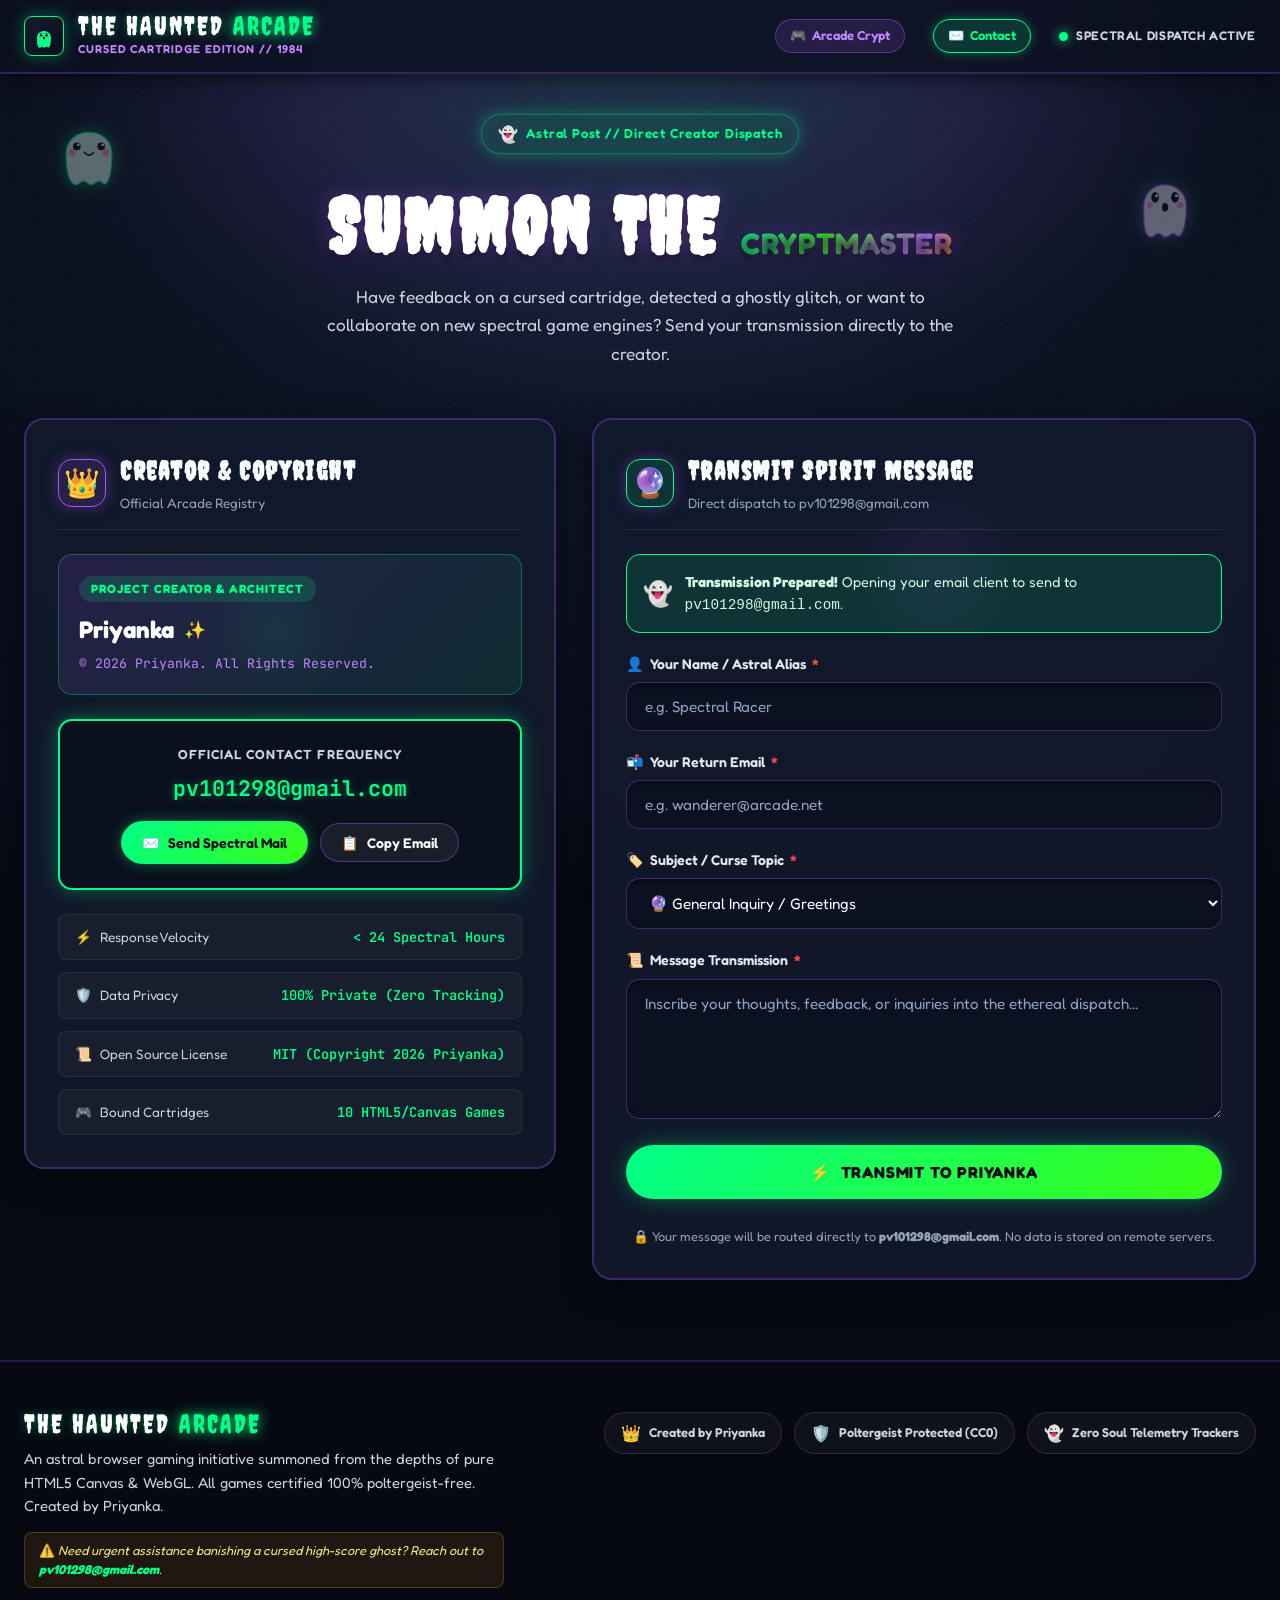
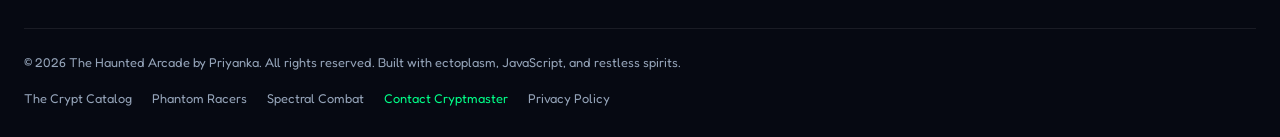
==== contact.html @ 341bc98c "feat: add contact page, update copyright to Priyanka and email to pv101298@gmail.com" ====
<!DOCTYPE html>
<html lang="en">
<head>
  <meta charset="UTF-8">
  <meta name="viewport" content="width=device-width, initial-scale=1.0">
  <title>Contact The Cryptmaster // The Haunted Arcade</title>
  <meta name="description" content="Connect with Priyanka, creator of The Haunted Arcade. Send inquiries, bug reports, and spectral feedback to pv101298@gmail.com.">
  <meta name="theme-color" content="#070a14">

  <!-- Favicon: Cute Spooky Ghost -->
  <link rel="icon" type="image/svg+xml" href="data:image/svg+xml,<svg xmlns='http://www.w3.org/2000/svg' viewBox='0 0 100 100'><path d='M20,60 C20,25 80,25 80,60 C80,85 75,95 68,90 C60,85 55,95 48,90 C40,85 35,95 28,90 C22,85 20,75 20,60 Z' fill='%2300ff88'/><circle cx='38' cy='48' r='6' fill='%23070a14'/><circle cx='62' cy='48' r='6' fill='%23070a14'/><circle cx='40' cy='46' r='2' fill='%23ffffff'/><circle cx='64' cy='46' r='2' fill='%23ffffff'/><circle cx='32' cy='56' r='4' fill='%23ff70a6'/><circle cx='68' cy='56' r='4' fill='%23ff70a6'/><ellipse cx='50' cy='58' rx='4' ry='5' fill='%23070a14'/></svg>">

  <!-- Google Fonts -->
  <link rel="preconnect" href="https://fonts.googleapis.com">
  <link rel="preconnect" href="https://fonts.gstatic.com" crossorigin>
  <link href="https://fonts.googleapis.com/css2?family=Creepster&family=Fredoka:wght@300;400;500;600;700&family=JetBrains+Mono:wght@400;600;700&display=swap" rel="stylesheet">

  <!-- Stylesheet -->
  <link rel="stylesheet" href="style.css">
</head>
<body class="haunted-theme">
  <!-- Ambient Ghost Glow & Fog -->
  <div class="ambient-glow-top" aria-hidden="true"></div>
  <div class="ambient-noise" aria-hidden="true"></div>
  <div class="crypt-fog" aria-hidden="true"></div>

  <!-- Floating Cute Background Ghosts -->
  <div class="haunted-background" aria-hidden="true">
    <div class="bg-ghost ghost-bob-1">
      <svg class="floating-ghost-svg" viewBox="0 0 100 120">
        <path class="ghost-shape" d="M 20 60 C 20 22, 80 22, 80 60 C 80 85, 75 105, 68 98 C 60 90, 56 106, 48 98 C 40 90, 36 106, 28 98 C 22 92, 20 80, 20 60 Z"/>
        <circle cx="34" cy="50" r="5" class="ghost-eye"/>
        <circle cx="66" cy="50" r="5" class="ghost-eye"/>
        <circle cx="36" cy="48" r="1.8" class="ghost-pupil-white"/>
        <circle cx="68" cy="48" r="1.8" class="ghost-pupil-white"/>
        <circle cx="28" cy="58" r="4.5" class="ghost-blush"/>
        <circle cx="72" cy="58" r="4.5" class="ghost-blush"/>
        <path d="M 44 58 Q 50 65 56 58" class="ghost-mouth-smile"/>
      </svg>
    </div>
    <div class="bg-ghost ghost-bob-2">
      <svg class="floating-ghost-svg" viewBox="0 0 100 120">
        <path class="ghost-shape purple-spirit" d="M 22 58 C 22 20, 78 20, 78 58 C 78 84, 72 102, 65 96 C 58 88, 54 104, 46 96 C 38 88, 34 104, 27 96 C 22 90, 22 78, 22 58 Z"/>
        <ellipse cx="37" cy="46" rx="5" ry="7" class="ghost-eye"/>
        <ellipse cx="63" cy="46" rx="5" ry="7" class="ghost-eye"/>
        <circle cx="39" cy="44" r="2" class="ghost-pupil-white"/>
        <circle cx="65" cy="44" r="2" class="ghost-pupil-white"/>
        <circle cx="30" cy="56" r="4" class="ghost-blush"/>
        <circle cx="70" cy="56" r="4" class="ghost-blush"/>
        <ellipse cx="50" cy="59" rx="4" ry="5.5" class="ghost-mouth-gasp"/>
      </svg>
    </div>
    <div class="spectral-wisp wisp-1"></div>
    <div class="spectral-wisp wisp-2"></div>
  </div>

  <!-- Haunted Arcade Navigation Bar -->
  <header class="portal-nav">
    <div class="portal-nav-container">
      <div class="nav-brand">
        <a href="index.html" class="brand-link" aria-label="The Haunted Arcade Home">
          <div class="brand-ghost-emblem" aria-hidden="true">
            <svg viewBox="0 0 100 100" class="brand-svg">
              <path d="M 25 55 C 25 24, 75 24, 75 55 C 75 80, 70 95, 63 90 C 56 84, 53 96, 47 90 C 41 84, 37 96, 31 90 C 25 84, 25 74, 25 55 Z" fill="#00ff88"/>
              <ellipse cx="40" cy="46" rx="5" ry="6" fill="#070a14"/>
              <ellipse cx="60" cy="46" rx="5" ry="6" fill="#070a14"/>
              <circle cx="42" cy="44" r="2" fill="#ffffff"/>
              <circle cx="62" cy="44" r="2" fill="#ffffff"/>
              <circle cx="33" cy="54" r="3.5" fill="#ff70a6"/>
              <circle cx="67" cy="54" r="3.5" fill="#ff70a6"/>
              <ellipse cx="50" cy="57" rx="4" ry="4.5" fill="#070a14"/>
            </svg>
          </div>
          <div class="brand-text">
            <div class="brand-name">THE HAUNTED <span>ARCADE</span></div>
            <div class="brand-edition">Cursed Cartridge Edition // 1984</div>
          </div>
        </a>
      </div>

      <div class="nav-stats">
        <a href="index.html" class="nav-contact-link" style="margin-right: 8px;">
          <span>🎮</span> Arcade Crypt
        </a>
        <a href="contact.html" class="nav-contact-link active">
          <span>✉️</span> Contact
        </a>
        <div class="nav-stat-item" style="margin-left: 8px;">
          <div class="nav-status-dot ecto-pulse" aria-hidden="true"></div>
          <span>SPECTRAL DISPATCH ACTIVE</span>
        </div>
      </div>
    </div>
  </header>

  <main>
    <div class="contact-container">
      <!-- Hero Header -->
      <section class="contact-hero">
        <div class="hero-meta-label">
          <span class="hero-badge-ghost">👻</span>
          <span>Astral Post // Direct Creator Dispatch</span>
        </div>
        <h1 class="hero-title" style="margin-top: 12px; margin-bottom: 16px;">
          SUMMON THE <span class="hero-title-highlight">CRYPTMASTER</span>
        </h1>
        <p class="hero-description" style="margin: 0 auto; max-width: 650px;">
          Have feedback on a cursed cartridge, detected a ghostly glitch, or want to collaborate on new spectral game engines? Send your transmission directly to the creator.
        </p>
      </section>

      <!-- Contact Main Grid -->
      <div class="contact-grid">
        <!-- Left Column: Direct Connection & Creator Details -->
        <div class="contact-card">
          <div class="contact-card-header">
            <div class="contact-header-icon" aria-hidden="true">👑</div>
            <div>
              <h2 class="contact-header-title">Creator &amp; Copyright</h2>
              <div class="contact-header-subtitle">Official Arcade Registry</div>
            </div>
          </div>

          <!-- Creator Highlight Box -->
          <div class="creator-highlight-box">
            <span class="creator-badge">Project Creator &amp; Architect</span>
            <div class="creator-name">
              <span>Priyanka</span>
              <span title="Verified Spirit Architect" style="color: var(--ecto-green); font-size: 1.1rem;">✨</span>
            </div>
            <div class="creator-copyright">
              &copy; 2026 Priyanka. All Rights Reserved.
            </div>
          </div>

          <!-- Highlighted Email Card -->
          <div class="email-feature-card">
            <div class="email-label">Official Contact Frequency</div>
            <a href="mailto:pv101298@gmail.com" class="email-address-display" id="main-email-link" title="Click to email Priyanka">
              pv101298@gmail.com
            </a>
            <div class="email-actions-row">
              <a href="mailto:pv101298@gmail.com" class="btn-email-action btn-email-primary">
                <span>✉️</span> Send Spectral Mail
              </a>
              <button type="button" class="btn-email-action btn-email-secondary" id="btn-copy-email">
                <span id="copy-icon">📋</span>
                <span id="copy-text">Copy Email</span>
              </button>
            </div>
          </div>

          <!-- Fast Facts / Telemetry List -->
          <div class="quick-stats-list">
            <div class="quick-stat-item">
              <span class="quick-stat-key"><span>⚡</span> Response Velocity</span>
              <span class="quick-stat-val">&lt; 24 Spectral Hours</span>
            </div>
            <div class="quick-stat-item">
              <span class="quick-stat-key"><span>🛡️</span> Data Privacy</span>
              <span class="quick-stat-val">100% Private (Zero Tracking)</span>
            </div>
            <div class="quick-stat-item">
              <span class="quick-stat-key"><span>📜</span> Open Source License</span>
              <span class="quick-stat-val">MIT (Copyright 2026 Priyanka)</span>
            </div>
            <div class="quick-stat-item">
              <span class="quick-stat-key"><span>🎮</span> Bound Cartridges</span>
              <span class="quick-stat-val">10 HTML5/Canvas Games</span>
            </div>
          </div>
        </div>

        <!-- Right Column: Interactive Astral Message Transmission Form -->
        <div class="contact-card">
          <div class="contact-card-header">
            <div class="contact-header-icon" aria-hidden="true" style="border-color: var(--ecto-green); background: rgba(0,255,136,0.12);">🔮</div>
            <div>
              <h2 class="contact-header-title">Transmit Spirit Message</h2>
              <div class="contact-header-subtitle">Direct dispatch to pv101298@gmail.com</div>
            </div>
          </div>

          <!-- Success Alert Message -->
          <div id="form-success" class="form-status-alert success" role="alert">
            <span style="font-size: 1.5rem;">👻</span>
            <div>
              <strong>Transmission Prepared!</strong> Opening your email client to send to <code>pv101298@gmail.com</code>.
            </div>
          </div>

          <!-- Contact Form -->
          <form id="contact-form" class="contact-form" novalidate>
            <div class="form-group">
              <label for="sender-name" class="form-label">
                <span>👤</span> Your Name / Astral Alias <span class="req">*</span>
              </label>
              <input 
                type="text" 
                id="sender-name" 
                class="form-control" 
                placeholder="e.g. Spectral Racer" 
                required 
                autocomplete="name"
              >
            </div>

            <div class="form-group">
              <label for="sender-email" class="form-label">
                <span>📬</span> Your Return Email <span class="req">*</span>
              </label>
              <input 
                type="email" 
                id="sender-email" 
                class="form-control" 
                placeholder="e.g. wanderer@arcade.net" 
                required 
                autocomplete="email"
              >
            </div>

            <div class="form-group">
              <label for="message-subject" class="form-label">
                <span>🏷️</span> Subject / Curse Topic <span class="req">*</span>
              </label>
              <select id="message-subject" class="form-control" style="cursor: pointer;">
                <option value="General Inquiry">🔮 General Inquiry / Greetings</option>
                <option value="Game Bug Report">🐛 Cursed Glitch / Bug Report</option>
                <option value="Game Feature Suggestion">✨ Feature Suggestion / Idea</option>
                <option value="Collaboration & Licensing">🤝 Collaboration or Partnership</option>
              </select>
            </div>

            <div class="form-group">
              <label for="sender-message" class="form-label">
                <span>📜</span> Message Transmission <span class="req">*</span>
              </label>
              <textarea 
                id="sender-message" 
                class="form-control" 
                placeholder="Inscribe your thoughts, feedback, or inquiries into the ethereal dispatch..." 
                required
              ></textarea>
            </div>

            <button type="submit" class="btn-submit-message">
              <span>⚡</span> Transmit to Priyanka
            </button>

            <div class="form-notice">
              🔒 Your message will be routed directly to <strong>pv101298@gmail.com</strong>. No data is stored on remote servers.
            </div>
          </form>
        </div>
      </div>
    </div>
  </main>

  <!-- Haunted Arcade Footer -->
  <footer class="portal-footer">
    <div class="footer-container">
      <div class="footer-top">
        <div class="footer-brand-column">
          <div class="brand-name">THE HAUNTED <span>ARCADE</span></div>
          <p class="footer-tagline">
            An astral browser gaming initiative summoned from the depths of pure HTML5 Canvas &amp; WebGL. 
            All games certified 100% poltergeist-free. Created by Priyanka.
          </p>
          <div class="footer-lore-note">
            ⚠️ <em>Need urgent assistance banishing a cursed high-score ghost? Reach out to <strong style="color:var(--ecto-green);">pv101298@gmail.com</strong>.</em>
          </div>
        </div>

        <div class="footer-badges">
          <div class="footer-badge">
            <span class="badge-icon-ghost">👑</span>
            <span>Created by Priyanka</span>
          </div>
          <div class="footer-badge">
            <span class="badge-icon-ghost">🛡️</span>
            <span>Poltergeist Protected (CC0)</span>
          </div>
          <div class="footer-badge">
            <span class="badge-icon-ghost">👻</span>
            <span>Zero Soul Telemetry Trackers</span>
          </div>
        </div>
      </div>

      <div class="footer-bottom">
        <div>&copy; 2026 The Haunted Arcade by Priyanka. All rights reserved. Built with ectoplasm, JavaScript, and restless spirits.</div>
        <div class="footer-links">
          <a href="index.html" class="footer-link">The Crypt Catalog</a>
          <a href="index.html#tab-racing" class="footer-link">Phantom Racers</a>
          <a href="index.html#tab-combat" class="footer-link">Spectral Combat</a>
          <a href="contact.html" class="footer-link active" style="color: var(--ecto-green);">Contact Cryptmaster</a>
          <a href="PRIVACY.md" class="footer-link">Privacy Policy</a>
        </div>
      </div>
    </div>
  </footer>

  <!-- Contact Form & Copy Script -->
  <script>
    (function () {
      const email = 'pv101298@gmail.com';
      const btnCopy = document.getElementById('btn-copy-email');
      const copyText = document.getElementById('copy-text');
      const copyIcon = document.getElementById('copy-icon');
      const form = document.getElementById('contact-form');
      const alertSuccess = document.getElementById('form-success');

      // Copy email to clipboard
      if (btnCopy) {
        btnCopy.addEventListener('click', async () => {
          try {
            await navigator.clipboard.writeText(email);
            copyText.textContent = 'Copied to Clipboard! ✨';
            copyIcon.textContent = '✓';
            btnCopy.style.borderColor = 'var(--ecto-green)';
            btnCopy.style.color = 'var(--ecto-green)';
            setTimeout(() => {
              copyText.textContent = 'Copy Email';
              copyIcon.textContent = '📋';
              btnCopy.style.borderColor = '';
              btnCopy.style.color = '';
            }, 2500);
          } catch (err) {
            // Fallback for older browsers
            window.prompt('Copy email address:', email);
          }
        });
      }

      // Handle form submission
      if (form) {
        form.addEventListener('submit', (e) => {
          e.preventDefault();
          const name = document.getElementById('sender-name').value.trim();
          const senderEmail = document.getElementById('sender-email').value.trim();
          const subject = document.getElementById('message-subject').value;
          const message = document.getElementById('sender-message').value.trim();

          if (!name || !senderEmail || !message) {
            alert('Please fill out all required fields to transmit your message.');
            return;
          }

          if (alertSuccess) {
            alertSuccess.style.display = 'flex';
          }

          // Build mailto query
          const mailtoSubject = encodeURIComponent(`[Haunted Arcade] ${subject} - from ${name}`);
          const mailtoBody = encodeURIComponent(`Sender Name: ${name}\nReturn Email: ${senderEmail}\nTopic: ${subject}\n\nMessage:\n${message}\n\n-- Sent via The Haunted Arcade Contact Portal`);
          
          setTimeout(() => {
            window.location.href = `mailto:${email}?subject=${mailtoSubject}&body=${mailtoBody}`;
          }, 600);
        });
      }
    })();
  </script>
</body>
</html>
---- style.css ----
/* ==========================================================================
   THE HAUNTED ARCADE - Design Language & Style System
   Theme: Playful, Clever & Spooky "Haunted Arcade"
   Palette: Deep Midnight Blues, Glowing Ectoplasm Greens, Spectral Purples, Pumpkin Amber
   Typography: Creepster (Spooky Retro Arcade) & Fredoka (Playful Rounded UI)
   ========================================================================== */

@import url('https://fonts.googleapis.com/css2?family=Creepster&family=Fredoka:wght@300;400;500;600;700&family=JetBrains+Mono:wght@400;600;700&display=swap');

:root {
  /* Deep Midnight Blues & Crypt Stones */
  --bg-midnight: #070a14;
  --bg-crypt: #0b1120;
  --bg-tombstone: #121b2d;
  --bg-tombstone-surface: #162035;
  --bg-card: rgba(18, 27, 45, 0.85);
  --bg-card-hover: rgba(24, 36, 60, 0.95);
  --bg-glass: rgba(11, 17, 32, 0.82);
  --bg-hud: rgba(7, 10, 20, 0.96);

  /* Glowing Ectoplasm Greens */
  --ecto-green: #00ff88;
  --ecto-slime: #39ff14;
  --ecto-emerald: #10b981;
  --ecto-glow: rgba(0, 255, 136, 0.35);
  --ecto-glow-strong: rgba(0, 255, 136, 0.65);

  /* Spectral Purples */
  --spectral-purple: #a855f7;
  --spectral-lilac: #c084fc;
  --spectral-magenta: #d946ef;
  --spectral-glow: rgba(168, 85, 247, 0.35);
  --spectral-glow-strong: rgba(168, 85, 247, 0.65);

  /* Eerie Pumpkin Amber & Blood Crimson */
  --pumpkin-amber: #f59e0b;
  --pumpkin-glow: rgba(245, 158, 11, 0.35);
  --curse-crimson: #ef4444;
  --curse-crimson-glow: rgba(239, 68, 68, 0.35);

  /* Typography Colors */
  --text-white: #f8fafc;
  --text-primary: #e2e8f0;
  --text-secondary: #cbd5e1;
  --text-muted: #94a3b8;
  --text-ghost: #8ca3c2;

  /* Typography Families */
  --font-spooky: 'Creepster', cursive;
  --font-playful: 'Fredoka', -apple-system, BlinkMacSystemFont, 'Segoe UI', Roboto, sans-serif;
  --font-mono: 'JetBrains Mono', 'Fira Code', monospace;

  /* Tombstone Carved Borders & Radii */
  --tombstone-radius: 44px 44px 18px 18px;
  --radius-xs: 6px;
  --radius-sm: 8px;
  --radius-md: 14px;
  --radius-lg: 20px;
  --radius-pill: 9999px;

  /* Tombstone Stone Borders */
  --stone-border: 2px solid rgba(168, 85, 247, 0.22);
  --stone-border-glow: 2px solid var(--ecto-green);
  --border-hairline: rgba(255, 255, 255, 0.08);

  /* Neon Spectral Shadows */
  --shadow-tombstone: 0 14px 30px -4px rgba(0, 0, 0, 0.8), 0 0 1px 1px rgba(255, 255, 255, 0.06);
  --shadow-tombstone-hover: 0 22px 48px -6px rgba(0, 0, 0, 0.9), 0 0 25px var(--ecto-glow-strong), 0 0 45px var(--spectral-glow);
  --shadow-neon-green: 0 0 20px rgba(0, 255, 136, 0.5);
  --shadow-neon-purple: 0 0 20px rgba(168, 85, 247, 0.5);

  /* Layout */
  --container-max: 1320px;
  --theater-max: 1260px;
}

/* ==========================================================================
   CSS Reset & Base Rules
   ========================================================================== */
*, *::before, *::after {
  box-sizing: border-box;
  margin: 0;
  padding: 0;
}

html {
  font-family: var(--font-playful);
  background-color: var(--bg-midnight);
  color: var(--text-primary);
  line-height: 1.5;
  -webkit-font-smoothing: antialiased;
  -moz-osx-font-smoothing: grayscale;
  scroll-behavior: smooth;
}

body.haunted-theme, body {
  min-height: 100vh;
  display: flex;
  flex-direction: column;
  background: radial-gradient(circle at 50% 0%, #152238 0%, #0d1424 45%, #070a14 100%);
  background-attachment: fixed;
  overflow-x: hidden;
  position: relative;
}

a {
  color: inherit;
  text-decoration: none;
  transition: all 0.2s ease;
}

button {
  font-family: var(--font-playful);
  cursor: pointer;
  border: none;
  background: none;
  outline: none;
}

input {
  font-family: var(--font-playful);
  outline: none;
}

img, svg {
  display: block;
  max-width: 100%;
}

/* ==========================================================================
   Ambient Glows & Fog
   ========================================================================== */
.ambient-glow-top {
  position: fixed;
  top: -180px;
  left: 50%;
  transform: translateX(-50%);
  width: 1100px;
  height: 520px;
  background: radial-gradient(ellipse at center, rgba(0, 255, 136, 0.12) 0%, rgba(168, 85, 247, 0.16) 45%, transparent 70%);
  filter: blur(90px);
  pointer-events: none;
  z-index: 0;
}

.ambient-noise {
  position: fixed;
  top: 0;
  left: 0;
  width: 100%;
  height: 100%;
  background-image: radial-gradient(rgba(255, 255, 255, 0.04) 1px, transparent 0);
  background-size: 26px 26px;
  pointer-events: none;
  opacity: 0.7;
  z-index: 0;
}

.crypt-fog {
  position: fixed;
  bottom: 0;
  left: 0;
  width: 100%;
  height: 250px;
  background: linear-gradient(to top, rgba(7, 10, 20, 0.85) 0%, rgba(11, 17, 32, 0.3) 50%, transparent 100%);
  pointer-events: none;
  z-index: 0;
}

/* ==========================================================================
   Cute Floating Background Ghosts & Animations
   ========================================================================== */
.haunted-background {
  position: fixed;
  inset: 0;
  pointer-events: none;
  overflow: hidden;
  z-index: 0;
}

.bg-ghost {
  position: absolute;
  width: 76px;
  height: 92px;
  opacity: 0.38;
  filter: drop-shadow(0 0 14px rgba(0, 255, 136, 0.3));
  transition: opacity 0.3s ease;
}

.floating-ghost-svg {
  width: 100%;
  height: 100%;
  overflow: visible;
}

.ghost-shape {
  fill: rgba(230, 255, 245, 0.95);
  stroke: var(--ecto-green);
  stroke-width: 1.5;
  filter: drop-shadow(0 0 8px rgba(0, 255, 136, 0.4));
}

.ghost-shape.purple-spirit {
  fill: rgba(245, 235, 255, 0.95);
  stroke: var(--spectral-purple);
  filter: drop-shadow(0 0 8px rgba(168, 85, 247, 0.45));
}

.ghost-shape.amber-spirit {
  fill: rgba(255, 250, 235, 0.95);
  stroke: var(--pumpkin-amber);
  filter: drop-shadow(0 0 8px rgba(245, 158, 11, 0.45));
}

.ghost-eye {
  fill: #070a14;
}

.ghost-pupil-white {
  fill: #ffffff;
}

.ghost-blush {
  fill: #ff70a6;
  opacity: 0.7;
}

.ghost-mouth-smile {
  stroke: #070a14;
  stroke-width: 2.2;
  stroke-linecap: round;
  fill: none;
}

.ghost-mouth-gasp {
  fill: #070a14;
}

/* Ghost Float Animations & Staggered Paths */
.ghost-bob-1 {
  top: 12%;
  left: 4%;
  animation: floatDrift1 9s ease-in-out infinite alternate;
}

.ghost-bob-2 {
  top: 18%;
  right: 6%;
  animation: floatDrift2 11s ease-in-out infinite alternate;
}

.ghost-bob-3 {
  top: 55%;
  right: 8%;
  width: 65px;
  height: 78px;
  animation: floatDrift3 10s ease-in-out infinite alternate;
}

.ghost-bob-4 {
  bottom: 12%;
  left: 7%;
  width: 82px;
  height: 98px;
  animation: floatDrift4 12s ease-in-out infinite alternate;
}

@keyframes floatDrift1 {
  0% { transform: translate(0, 0) rotate(0deg); }
  50% { transform: translate(25px, -35px) rotate(6deg); }
  100% { transform: translate(-15px, 20px) rotate(-4deg); }
}

@keyframes floatDrift2 {
  0% { transform: translate(0, 0) rotate(0deg); }
  50% { transform: translate(-30px, -40px) rotate(-8deg); }
  100% { transform: translate(20px, 15px) rotate(5deg); }
}

@keyframes floatDrift3 {
  0% { transform: translate(0, 0) scale(1) rotate(0deg); }
  50% { transform: translate(-25px, 30px) scale(1.05) rotate(7deg); }
  100% { transform: translate(15px, -25px) scale(0.95) rotate(-5deg); }
}

@keyframes floatDrift4 {
  0% { transform: translate(0, 0) rotate(0deg); }
  50% { transform: translate(35px, -25px) rotate(-6deg); }
  100% { transform: translate(-20px, -45px) rotate(4deg); }
}

/* Spectral Wisps */
.spectral-wisp {
  position: absolute;
  border-radius: 50%;
  pointer-events: none;
  filter: blur(16px);
  opacity: 0.45;
}

.wisp-1 {
  width: 90px;
  height: 90px;
  background: var(--ecto-green);
  bottom: 25%;
  left: 18%;
  animation: wispRise 14s infinite ease-in-out;
}

.wisp-2 {
  width: 120px;
  height: 120px;
  background: var(--spectral-purple);
  bottom: 30%;
  right: 22%;
  animation: wispRise 16s infinite ease-in-out 3s;
}

.wisp-3 {
  width: 70px;
  height: 70px;
  background: var(--pumpkin-amber);
  top: 35%;
  left: 45%;
  animation: wispRise 12s infinite ease-in-out 6s;
}

.wisp-4 {
  width: 80px;
  height: 80px;
  background: var(--ecto-slime);
  bottom: 10%;
  right: 10%;
  animation: wispRise 15s infinite ease-in-out 1s;
}

@keyframes wispRise {
  0% { transform: translateY(0) scale(0.8); opacity: 0.1; }
  50% { transform: translateY(-70px) scale(1.2); opacity: 0.5; }
  100% { transform: translateY(-140px) scale(0.9); opacity: 0; }
}

/* ==========================================================================
   Navigation Bar (Haunted Arcade Header)
   ========================================================================== */
.portal-nav {
  position: sticky;
  top: 0;
  width: 100%;
  z-index: 100;
  background: var(--bg-glass);
  backdrop-filter: blur(20px);
  -webkit-backdrop-filter: blur(20px);
  border-bottom: 2px solid rgba(168, 85, 247, 0.25);
  box-shadow: 0 4px 20px rgba(0, 0, 0, 0.6);
  transition: all 0.3s ease;
}

.portal-nav-container {
  max-width: var(--container-max);
  margin: 0 auto;
  padding: 0 24px;
  height: 72px;
  display: flex;
  align-items: center;
  justify-content: space-between;
}

.nav-brand .brand-link {
  display: flex;
  align-items: center;
  gap: 14px;
}

.brand-ghost-emblem {
  width: 40px;
  height: 40px;
  border-radius: var(--radius-sm);
  background: linear-gradient(135deg, #131c30, #0a0e1a);
  border: 1.5px solid var(--ecto-green);
  display: flex;
  align-items: center;
  justify-content: center;
  box-shadow: 0 0 16px var(--ecto-glow);
  transition: transform 0.3s cubic-bezier(0.16, 1, 0.3, 1), box-shadow 0.3s ease;
}

.brand-link:hover .brand-ghost-emblem {
  transform: rotate(-8deg) scale(1.1);
  box-shadow: 0 0 24px var(--ecto-glow-strong);
}

.brand-svg {
  width: 28px;
  height: 28px;
}

.brand-text {
  display: flex;
  flex-direction: column;
}

.brand-name {
  font-family: var(--font-spooky);
  font-size: 1.6rem;
  letter-spacing: 0.08em;
  color: #ffffff;
  text-shadow: 0 0 10px var(--ecto-glow);
  display: flex;
  align-items: center;
  gap: 8px;
  line-height: 1;
}

.brand-name span {
  color: var(--ecto-green);
  text-shadow: 0 0 14px var(--ecto-green);
}

.brand-edition {
  font-size: 0.72rem;
  font-family: var(--font-playful);
  font-weight: 600;
  letter-spacing: 0.08em;
  text-transform: uppercase;
  color: var(--spectral-lilac);
  margin-top: 2px;
}

.nav-stats {
  display: flex;
  align-items: center;
  gap: 20px;
}

.nav-stat-item {
  display: flex;
  align-items: center;
  gap: 8px;
  font-size: 0.78rem;
  font-weight: 600;
  letter-spacing: 0.05em;
  color: var(--text-secondary);
}

.nav-status-dot.ecto-pulse {
  width: 9px;
  height: 9px;
  border-radius: 50%;
  background: var(--ecto-green);
  box-shadow: 0 0 12px var(--ecto-green);
  animation: ectoDotPulse 1.8s infinite ease-in-out;
}

@keyframes ectoDotPulse {
  0%, 100% { opacity: 1; transform: scale(1); box-shadow: 0 0 12px var(--ecto-green); }
  50% { opacity: 0.45; transform: scale(0.8); box-shadow: 0 0 4px var(--ecto-green); }
}

.nav-badge-pill {
  padding: 5px 12px;
  font-size: 0.76rem;
  font-family: var(--font-mono);
  font-weight: 700;
  letter-spacing: 0.06em;
  color: var(--ecto-green);
  background: rgba(0, 255, 136, 0.1);
  border: 1px solid rgba(0, 255, 136, 0.35);
  border-radius: var(--radius-pill);
  box-shadow: 0 0 12px rgba(0, 255, 136, 0.2);
}

/* ==========================================================================
   Hero Header Section (Haunted Arcade)
   ========================================================================== */
.hero-section {
  position: relative;
  max-width: var(--container-max);
  margin: 0 auto;
  padding: 50px 24px 25px;
  z-index: 1;
}

.hero-meta-label {
  display: inline-flex;
  align-items: center;
  gap: 8px;
  padding: 7px 16px;
  font-family: var(--font-playful);
  font-size: 0.82rem;
  font-weight: 600;
  letter-spacing: 0.06em;
  color: var(--ecto-green);
  background: rgba(0, 255, 136, 0.1);
  border: 1px solid rgba(0, 255, 136, 0.3);
  border-radius: var(--radius-pill);
  margin-bottom: 20px;
  box-shadow: 0 0 16px var(--ecto-glow);
}

.hero-badge-ghost {
  font-size: 1rem;
  animation: ghostWiggle 2s infinite ease-in-out;
}

@keyframes ghostWiggle {
  0%, 100% { transform: rotate(0deg); }
  25% { transform: rotate(-10deg); }
  75% { transform: rotate(10deg); }
}

.hero-title {
  font-family: var(--font-spooky);
  font-size: clamp(2.8rem, 6vw, 4.8rem);
  letter-spacing: 0.04em;
  line-height: 1.05;
  color: #ffffff;
  text-shadow: 0 0 20px rgba(168, 85, 247, 0.4), 0 4px 10px rgba(0, 0, 0, 0.8);
  margin-bottom: 16px;
}

.hero-title-highlight {
  font-family: var(--font-playful);
  font-size: clamp(1.2rem, 2.5vw, 1.85rem);
  font-weight: 700;
  letter-spacing: 0.02em;
  background: linear-gradient(135deg, #00ff88 0%, #39ff14 40%, #c084fc 80%, #f59e0b 100%);
  -webkit-background-clip: text;
  -webkit-text-fill-color: transparent;
  display: inline-block;
  margin-top: 4px;
}

.hero-description {
  max-width: 740px;
  font-size: 1.08rem;
  color: var(--text-secondary);
  line-height: 1.65;
  margin-bottom: 34px;
  font-weight: 400;
}

/* Hero Telemetry Stats Bar */
.hero-stats-bar {
  display: grid;
  grid-template-columns: repeat(4, 1fr);
  gap: 16px;
  padding: 18px 24px;
  background: linear-gradient(180deg, rgba(22, 32, 53, 0.85) 0%, rgba(14, 21, 35, 0.95) 100%);
  backdrop-filter: blur(16px);
  -webkit-backdrop-filter: blur(16px);
  border: 2px solid rgba(168, 85, 247, 0.25);
  border-radius: var(--radius-lg);
  margin-bottom: 36px;
  box-shadow: 0 10px 30px rgba(0, 0, 0, 0.5), inset 0 1px 0 rgba(255, 255, 255, 0.1);
}

.hero-stat-card {
  display: flex;
  flex-direction: column;
  gap: 3px;
}

.stat-metric {
  font-family: var(--font-mono);
  font-size: 1.45rem;
  font-weight: 800;
  color: var(--ecto-green);
  text-shadow: 0 0 12px rgba(0, 255, 136, 0.4);
}

.stat-label {
  font-size: 0.74rem;
  font-weight: 600;
  text-transform: uppercase;
  letter-spacing: 0.06em;
  color: var(--text-muted);
}

/* ==========================================================================
   Filter Pills & Search Controls Bar
   ========================================================================== */
.controls-bar {
  max-width: var(--container-max);
  margin: 0 auto 20px;
  padding: 0 24px;
  display: flex;
  align-items: center;
  justify-content: space-between;
  gap: 20px;
  flex-wrap: wrap;
  z-index: 2;
  position: relative;
}

/* Category Filter Pills */
.filter-tabs {
  display: flex;
  align-items: center;
  gap: 10px;
  background: rgba(14, 20, 34, 0.85);
  padding: 6px;
  border-radius: var(--radius-pill);
  border: 1.5px solid rgba(168, 85, 247, 0.25);
  backdrop-filter: blur(12px);
  box-shadow: 0 4px 16px rgba(0, 0, 0, 0.4);
}

.filter-pill {
  display: inline-flex;
  align-items: center;
  gap: 8px;
  padding: 9px 20px;
  font-size: 0.92rem;
  font-weight: 600;
  letter-spacing: 0.02em;
  color: var(--text-secondary);
  border-radius: var(--radius-pill);
  border: 1px solid transparent;
  transition: all 0.25s cubic-bezier(0.16, 1, 0.3, 1);
}

.filter-pill .pill-icon {
  font-size: 1rem;
}

.filter-pill:hover {
  color: #ffffff;
  background: rgba(255, 255, 255, 0.08);
  transform: translateY(-2px);
}

.filter-pill.active {
  background: linear-gradient(135deg, rgba(0, 255, 136, 0.22), rgba(168, 85, 247, 0.28));
  color: #ffffff;
  border-color: var(--ecto-green);
  box-shadow: 0 0 18px var(--ecto-glow);
}

.filter-pill.active[data-category="racing"] {
  background: linear-gradient(135deg, rgba(168, 85, 247, 0.25), rgba(192, 132, 252, 0.3));
  border-color: var(--spectral-purple);
  box-shadow: 0 0 18px var(--spectral-glow);
}

.filter-pill.active[data-category="combat"] {
  background: linear-gradient(135deg, rgba(239, 68, 68, 0.25), rgba(245, 158, 11, 0.25));
  border-color: var(--curse-crimson);
  box-shadow: 0 0 18px var(--curse-crimson-glow);
}

.pill-count {
  font-family: var(--font-mono);
  font-size: 0.74rem;
  font-weight: 700;
  padding: 2px 8px;
  border-radius: var(--radius-pill);
  background: rgba(255, 255, 255, 0.12);
  color: var(--text-muted);
}

.filter-pill.active .pill-count {
  background: var(--ecto-green);
  color: #070a14;
}

/* Spooky Crystal Ball Search Input */
.search-wrapper {
  position: relative;
  min-width: 300px;
  flex: 0 1 360px;
}

.search-input {
  width: 100%;
  height: 48px;
  padding: 0 44px 0 46px;
  font-size: 0.92rem;
  font-weight: 500;
  color: #ffffff;
  background: rgba(14, 20, 34, 0.85);
  border: 1.5px solid rgba(168, 85, 247, 0.3);
  border-radius: var(--radius-pill);
  backdrop-filter: blur(12px);
  box-shadow: 0 4px 16px rgba(0, 0, 0, 0.4);
  transition: all 0.25s ease;
}

.search-input:focus {
  border-color: var(--ecto-green);
  box-shadow: 0 0 20px var(--ecto-glow-strong);
  background: rgba(18, 26, 44, 0.95);
}

.search-input::placeholder {
  color: var(--text-ghost);
}

.search-icon {
  position: absolute;
  left: 16px;
  top: 50%;
  transform: translateY(-50%);
  width: 20px;
  height: 20px;
  fill: var(--ecto-green);
  pointer-events: none;
  filter: drop-shadow(0 0 6px var(--ecto-glow));
}

.search-shortcut-badge {
  position: absolute;
  right: 14px;
  top: 50%;
  transform: translateY(-50%);
  font-family: var(--font-mono);
  font-size: 0.7rem;
  font-weight: 700;
  color: var(--text-ghost);
  padding: 2px 7px;
  background: rgba(255, 255, 255, 0.08);
  border-radius: var(--radius-xs);
  border: 1px solid var(--border-hairline);
  pointer-events: none;
}

/* ==========================================================================
   Catalog Header & Meta Row
   ========================================================================== */
.catalog-meta-row {
  display: flex;
  align-items: flex-end;
  justify-content: space-between;
  margin-bottom: 24px;
  padding: 0 4px;
  flex-wrap: wrap;
  gap: 12px;
}

.catalog-header-wrap {
  display: flex;
  flex-direction: column;
  gap: 4px;
}

.catalog-title {
  font-family: var(--font-spooky);
  font-size: 2rem;
  letter-spacing: 0.05em;
  color: #ffffff;
  text-shadow: 0 0 12px rgba(168, 85, 247, 0.4);
}

.catalog-subtitle {
  font-size: 0.85rem;
  color: var(--text-ghost);
  font-weight: 500;
}

.games-count, #games-count {
  font-family: var(--font-mono);
  font-size: 0.85rem;
  font-weight: 700;
  letter-spacing: 0.05em;
  color: var(--ecto-green);
  background: rgba(0, 255, 136, 0.1);
  padding: 4px 12px;
  border-radius: var(--radius-pill);
  border: 1px solid rgba(0, 255, 136, 0.25);
  box-shadow: 0 0 10px rgba(0, 255, 136, 0.15);
}

/* ==========================================================================
   TOMBSTONE CARD GRID & STYLING
   Curved tops (44px 44px 18px 18px), carved stone textures, jiggle animation
   ========================================================================== */
.games-section {
  max-width: var(--container-max);
  margin: 0 auto;
  padding: 0 24px 80px;
  flex: 1;
  position: relative;
  z-index: 2;
}

#games-grid, .tombstone-grid {
  display: grid;
  grid-template-columns: repeat(auto-fill, minmax(350px, 1fr));
  gap: 32px;
}

/* Tombstone Card */
.game-card {
  position: relative;
  background: linear-gradient(180deg, #172136 0%, #111828 40%, #0a0f1b 100%);
  border: 2px solid rgba(168, 85, 247, 0.28);
  border-radius: var(--tombstone-radius);
  overflow: hidden;
  display: flex;
  flex-direction: column;
  box-shadow: var(--shadow-tombstone), inset 0 2px 4px rgba(255, 255, 255, 0.08), inset 0 -3px 8px rgba(0, 0, 0, 0.6);
  cursor: pointer;
  transition: transform 0.3s cubic-bezier(0.16, 1, 0.3, 1),
              box-shadow 0.3s cubic-bezier(0.16, 1, 0.3, 1),
              border-color 0.3s ease;
}

/* Tombstone Top Stone Arch Accent */
.game-card::before {
  content: "⚰️ R.I.P ⚰️";
  display: block;
  text-align: center;
  padding: 8px 0 6px;
  font-family: var(--font-spooky);
  font-size: 0.95rem;
  letter-spacing: 0.15em;
  color: rgba(168, 85, 247, 0.6);
  border-bottom: 1px dashed rgba(168, 85, 247, 0.2);
  background: rgba(0, 0, 0, 0.2);
  transition: color 0.3s ease;
}

.game-card:hover::before {
  color: var(--ecto-green);
  text-shadow: 0 0 8px var(--ecto-green);
}

/* Playful Jiggle Hover Effect */
@keyframes jiggle {
  0% { transform: translateY(-8px) rotate(0deg) scale(1.02); }
  25% { transform: translateY(-10px) rotate(-1.5deg) scale(1.02); }
  50% { transform: translateY(-10px) rotate(1.5deg) scale(1.02); }
  75% { transform: translateY(-8px) rotate(-1deg) scale(1.02); }
  100% { transform: translateY(-8px) rotate(0deg) scale(1.02); }
}

.game-card:hover {
  animation: jiggle 0.65s ease-in-out infinite alternate;
  border-color: var(--ecto-green);
  box-shadow: var(--shadow-tombstone-hover);
}

.game-card.racing-card:hover {
  border-color: var(--spectral-purple);
  box-shadow: 0 22px 48px -6px rgba(0, 0, 0, 0.9), 0 0 25px var(--spectral-glow-strong), 0 0 45px var(--ecto-glow);
}

.game-card.combat-card:hover {
  border-color: var(--curse-crimson);
  box-shadow: 0 22px 48px -6px rgba(0, 0, 0, 0.9), 0 0 25px var(--curse-crimson-glow), 0 0 45px var(--spectral-glow);
}

/* Card Poster Media */
.card-media {
  position: relative;
  width: 100%;
  aspect-ratio: 16 / 9;
  background: #070a12;
  overflow: hidden;
  border-bottom: 1px solid rgba(255, 255, 255, 0.08);
}

.card-thumb {
  width: 100%;
  height: 100%;
  object-fit: cover;
  transition: transform 0.5s cubic-bezier(0.16, 1, 0.3, 1), filter 0.5s ease;
}

.game-card:hover .card-thumb {
  transform: scale(1.07);
  filter: contrast(1.08) brightness(1.05);
}

/* Badges on Card Top */
.card-badge-wrap {
  position: absolute;
  top: 10px;
  left: 12px;
  right: 12px;
  display: flex;
  justify-content: space-between;
  align-items: center;
  z-index: 2;
  pointer-events: none;
}

.category-pill {
  display: inline-flex;
  align-items: center;
  gap: 5px;
  padding: 4px 10px;
  font-family: var(--font-playful);
  font-size: 0.75rem;
  font-weight: 700;
  letter-spacing: 0.05em;
  text-transform: uppercase;
  border-radius: var(--radius-xs);
  backdrop-filter: blur(8px);
}

.badge-racing, .category-pill.racing {
  background: rgba(168, 85, 247, 0.35);
  color: #e9d5ff;
  border: 1px solid rgba(168, 85, 247, 0.6);
  box-shadow: 0 0 10px rgba(168, 85, 247, 0.3);
}

.badge-combat, .category-pill.combat {
  background: rgba(239, 68, 68, 0.35);
  color: #fecaca;
  border: 1px solid rgba(239, 68, 68, 0.6);
  box-shadow: 0 0 10px rgba(239, 68, 68, 0.3);
}

.rating-pill {
  background: rgba(7, 10, 20, 0.9);
  color: #fef08a;
  font-family: var(--font-mono);
  font-size: 0.74rem;
  font-weight: 700;
  padding: 3px 8px;
  border-radius: var(--radius-xs);
  border: 1px solid rgba(254, 240, 138, 0.3);
  backdrop-filter: blur(8px);
}

/* Card Hover Overlay & Play Action Button */
.card-hover-overlay {
  position: absolute;
  inset: 0;
  display: flex;
  align-items: center;
  justify-content: center;
  opacity: 0;
  background: rgba(7, 10, 20, 0.6);
  backdrop-filter: blur(4px);
  transition: opacity 0.3s ease;
  z-index: 3;
}

.hover-play-btn {
  display: inline-flex;
  align-items: center;
  gap: 8px;
  padding: 12px 26px;
  border-radius: var(--radius-pill);
  color: #070a14;
  background: linear-gradient(135deg, var(--ecto-green) 0%, var(--ecto-slime) 100%) !important;
  font-weight: 700;
  font-size: 0.92rem;
  letter-spacing: 0.05em;
  text-transform: uppercase;
  transform: scale(0.85);
  transition: transform 0.3s cubic-bezier(0.16, 1, 0.3, 1), box-shadow 0.3s ease;
  box-shadow: 0 0 25px var(--ecto-green);
}

.game-card:hover .card-hover-overlay {
  opacity: 1;
}

.game-card:hover .hover-play-btn {
  transform: scale(1);
}

/* Card Body Content */
.card-body {
  padding: 20px;
  display: flex;
  flex-direction: column;
  flex: 1;
}

.card-header-row {
  margin-bottom: 6px;
}

.card-title {
  font-size: 1.3rem;
  font-weight: 700;
  letter-spacing: -0.01em;
  color: #ffffff;
  line-height: 1.25;
  transition: color 0.2s ease;
}

.game-card:hover .card-title {
  color: var(--ecto-green);
}

.card-subtitle {
  font-size: 0.78rem;
  font-family: var(--font-playful);
  font-weight: 600;
  text-transform: uppercase;
  letter-spacing: 0.06em;
  color: var(--spectral-lilac);
  margin-bottom: 10px;
}

.card-desc {
  font-size: 0.88rem;
  color: var(--text-secondary);
  line-height: 1.55;
  margin-bottom: 14px;
}

/* Card Physics Specs Pills */
.card-specs {
  display: flex;
  flex-wrap: wrap;
  gap: 6px;
  margin-bottom: 12px;
}

.spec-pill {
  display: inline-flex;
  align-items: center;
  font-family: var(--font-mono);
  font-size: 0.7rem;
  padding: 3px 8px;
  border-radius: var(--radius-xs);
  background: rgba(255, 255, 255, 0.04);
  border: 1px solid var(--border-hairline);
  color: var(--text-muted);
}

.racing-card .spec-pill .spec-val {
  color: var(--spectral-lilac);
  font-weight: 600;
}

.combat-card .spec-pill .spec-val {
  color: #f87171;
  font-weight: 600;
}

/* Tags Pills */
.card-tags {
  display: flex;
  flex-wrap: wrap;
  gap: 6px;
  margin-bottom: 18px;
}

.tag-pill {
  font-family: var(--font-playful);
  font-size: 0.72rem;
  font-weight: 500;
  padding: 3px 8px;
  border-radius: var(--radius-pill);
  background: rgba(168, 85, 247, 0.1);
  color: var(--spectral-lilac);
  border: 1px solid rgba(168, 85, 247, 0.25);
  transition: all 0.2s ease;
}

.tag-pill:hover {
  background: rgba(0, 255, 136, 0.15);
  color: var(--ecto-green);
  border-color: var(--ecto-green);
}

/* Card Footer & Summon Game Button */
.card-footer {
  margin-top: auto;
  padding-top: 14px;
  border-top: 1px solid rgba(255, 255, 255, 0.08);
  display: flex;
  align-items: center;
  justify-content: space-between;
}

.author-label {
  font-size: 0.76rem;
  font-weight: 600;
  color: var(--text-muted);
}

/* "Summon Game" Button */
.btn-launch {
  display: inline-flex;
  align-items: center;
  gap: 6px;
  padding: 8px 18px;
  font-size: 0.85rem;
  font-weight: 700;
  letter-spacing: 0.04em;
  border-radius: var(--radius-pill);
  color: #070a14;
  background: linear-gradient(135deg, var(--ecto-green) 0%, var(--ecto-slime) 100%);
  border: 1px solid var(--ecto-green);
  box-shadow: 0 0 14px var(--ecto-glow);
  transition: all 0.25s cubic-bezier(0.16, 1, 0.3, 1);
}

.btn-launch:hover {
  transform: translateY(-2px) scale(1.04);
  box-shadow: 0 0 24px var(--ecto-glow-strong);
  color: #000000;
}

.game-card:hover .btn-launch {
  box-shadow: 0 0 20px var(--ecto-glow-strong);
}

/* Empty State */
.empty-state {
  grid-column: 1 / -1;
  text-align: center;
  padding: 4rem 1.5rem;
  background: rgba(18, 27, 45, 0.85);
  border: 2px dashed rgba(168, 85, 247, 0.3);
  border-radius: var(--radius-lg);
  color: var(--text-muted);
}

/* ==========================================================================
   Portal Footer (Haunted Lore)
   ========================================================================== */
.portal-footer {
  margin-top: auto;
  background: #060912;
  border-top: 2px solid rgba(168, 85, 247, 0.22);
  position: relative;
  z-index: 2;
}

.footer-container {
  max-width: var(--container-max);
  margin: 0 auto;
  padding: 50px 24px 30px;
}

.footer-top {
  display: flex;
  justify-content: space-between;
  align-items: flex-start;
  gap: 30px;
  flex-wrap: wrap;
  margin-bottom: 40px;
}

.footer-brand-column {
  max-width: 480px;
}

.footer-tagline {
  font-size: 0.92rem;
  color: var(--text-secondary);
  margin-top: 10px;
  line-height: 1.6;
}

.footer-lore-note {
  margin-top: 14px;
  padding: 8px 14px;
  background: rgba(245, 158, 11, 0.1);
  border: 1px solid rgba(245, 158, 11, 0.25);
  border-radius: var(--radius-sm);
  font-size: 0.8rem;
  color: #fde68a;
}

.footer-badges {
  display: flex;
  align-items: center;
  gap: 12px;
  flex-wrap: wrap;
}

.footer-badge {
  display: inline-flex;
  align-items: center;
  gap: 8px;
  padding: 8px 16px;
  font-size: 0.8rem;
  font-weight: 600;
  color: var(--text-secondary);
  background: rgba(255, 255, 255, 0.04);
  border: 1px solid rgba(168, 85, 247, 0.25);
  border-radius: var(--radius-pill);
}

.badge-icon-ghost {
  font-size: 1rem;
}

.footer-bottom {
  display: flex;
  justify-content: space-between;
  align-items: center;
  padding-top: 24px;
  border-top: 1px solid rgba(255, 255, 255, 0.08);
  font-size: 0.8rem;
  color: var(--text-muted);
  flex-wrap: wrap;
  gap: 16px;
}

.footer-links {
  display: flex;
  align-items: center;
  gap: 20px;
}

.footer-link:hover {
  color: var(--ecto-green);
}

/* ==========================================================================
   FUNNY CSS-ANIMATED GHOST CHASING LOADING BAR (play.html)
   ========================================================================== */
.loading-overlay {
  position: fixed;
  inset: 0;
  background: radial-gradient(circle at center, #10182b 0%, #080d19 60%, #03050a 100%);
  z-index: 9999;
  display: flex;
  align-items: center;
  justify-content: center;
  transition: opacity 0.45s ease, visibility 0.45s ease;
}

.loading-overlay.fade-out {
  opacity: 0;
  visibility: hidden;
  pointer-events: none;
}

.loader-content {
  max-width: 620px;
  width: 90%;
  text-align: center;
  padding: 30px 20px;
  display: flex;
  flex-direction: column;
  align-items: center;
}

.loader-arcade-badge {
  font-family: var(--font-spooky);
  font-size: 1.4rem;
  letter-spacing: 0.12em;
  color: var(--ecto-green);
  text-shadow: 0 0 12px var(--ecto-green);
  margin-bottom: 6px;
}

.loader-curse-title {
  font-family: var(--font-playful);
  font-size: 1.45rem;
  font-weight: 700;
  color: #ffffff;
  letter-spacing: 0.05em;
  margin-bottom: 24px;
}

/* Chase Arena Track */
.loader-chase-arena {
  position: relative;
  width: 100%;
  height: 120px;
  margin-bottom: 16px;
  overflow: visible;
}

/* Target Soul Orb Skipping Ahead */
.chase-target-soul {
  position: absolute;
  top: 30px;
  right: 15%;
  width: 44px;
  height: 44px;
  display: flex;
  align-items: center;
  justify-content: center;
  animation: soulSkipAhead 2.4s ease-in-out infinite alternate;
}

.soul-core {
  position: absolute;
  width: 34px;
  height: 34px;
  border-radius: 50%;
  background: radial-gradient(circle, #ffffff 0%, var(--ecto-slime) 60%, var(--ecto-green) 100%);
  box-shadow: 0 0 20px var(--ecto-green), 0 0 35px var(--ecto-slime);
}

.soul-aura {
  position: absolute;
  width: 50px;
  height: 50px;
  border-radius: 50%;
  border: 2px dashed var(--ecto-slime);
  animation: soulAuraSpin 3s linear infinite;
}

.soul-icon {
  position: relative;
  z-index: 2;
  font-size: 1.1rem;
}

@keyframes soulSkipAhead {
  0% { transform: translateX(0) translateY(0) scale(1); }
  30% { transform: translateX(30px) translateY(-18px) scale(1.1); }
  60% { transform: translateX(10px) translateY(12px) scale(0.95); }
  100% { transform: translateX(45px) translateY(-10px) scale(1.15); }
}

@keyframes soulAuraSpin {
  0% { transform: rotate(0deg); }
  100% { transform: rotate(360deg); }
}

/* Funny Cute Chasing Ghost */
.chase-ghost {
  position: absolute;
  top: 15px;
  left: 20%;
  width: 78px;
  height: 94px;
  animation: ghostFranticChase 2.4s ease-in-out infinite alternate;
}

.ghost-bubble {
  position: absolute;
  top: -26px;
  left: -20px;
  background: #ffffff;
  color: #070a14;
  font-size: 0.76rem;
  font-weight: 700;
  padding: 4px 10px;
  border-radius: 12px;
  white-space: nowrap;
  box-shadow: 0 0 10px rgba(0, 0, 0, 0.5);
  animation: bubbleBob 1.2s infinite ease-in-out;
}

.ghost-bubble::after {
  content: "";
  position: absolute;
  bottom: -5px;
  left: 30px;
  border-width: 5px 5px 0 5px;
  border-style: solid;
  border-color: #ffffff transparent transparent transparent;
}

@keyframes bubbleBob {
  0%, 100% { transform: translateY(0); }
  50% { transform: translateY(-4px); }
}

.chase-ghost-svg {
  width: 100%;
  height: 100%;
  overflow: visible;
  filter: drop-shadow(0 0 14px var(--ecto-glow-strong));
}

.ghost-chase-body {
  fill: #ffffff;
  stroke: var(--ecto-green);
  stroke-width: 2;
  animation: ghostTailWiggle 0.4s ease-in-out infinite alternate;
}

@keyframes ghostTailWiggle {
  0% { transform: rotate(0deg); }
  100% { transform: rotate(-3deg); }
}

.chase-eye {
  fill: #070a14;
}

.chase-pupil {
  fill: #ffffff;
}

.chase-mouth {
  fill: #070a14;
  animation: mouthGasp 0.5s infinite alternate;
}

@keyframes mouthGasp {
  0% { transform: scale(1); }
  100% { transform: scale(1.15); }
}

.chase-arm-l {
  stroke: #ffffff;
  stroke-width: 4;
  stroke-linecap: round;
  fill: none;
  animation: flailLeft 0.35s infinite alternate;
}

.chase-arm-r {
  stroke: #ffffff;
  stroke-width: 4;
  stroke-linecap: round;
  fill: none;
  animation: flailRight 0.35s infinite alternate;
}

@keyframes flailLeft {
  0% { transform: translateY(0) rotate(0deg); }
  100% { transform: translateY(-6px) rotate(-15deg); }
}

@keyframes flailRight {
  0% { transform: translateY(0) rotate(0deg); }
  100% { transform: translateY(-6px) rotate(15deg); }
}

@keyframes ghostFranticChase {
  0% { transform: translateX(0) translateY(0) rotate(2deg); }
  25% { transform: translateX(25px) translateY(-14px) rotate(-3deg); }
  50% { transform: translateX(45px) translateY(8px) rotate(4deg); }
  75% { transform: translateX(20px) translateY(-12px) rotate(-2deg); }
  100% { transform: translateX(50px) translateY(0) rotate(3deg); }
}

/* Ghost Dust Particles */
.chase-dust-trail {
  position: absolute;
  bottom: 10px;
  left: -15px;
  display: flex;
  gap: 5px;
}

.dust-dot {
  width: 6px;
  height: 6px;
  border-radius: 50%;
  background: var(--ecto-green);
  opacity: 0.7;
  animation: dustPuff 0.6s infinite ease-out;
}

.dot-2 { animation-delay: 0.2s; }
.dot-3 { animation-delay: 0.4s; }

@keyframes dustPuff {
  0% { transform: scale(1) translateX(0); opacity: 0.8; }
  100% { transform: scale(0.2) translateX(-18px); opacity: 0; }
}

/* Ectoplasmic Loading Bar */
.loading-bar-wrapper {
  width: 100%;
  margin-bottom: 16px;
}

.loading-bar-track {
  width: 100%;
  height: 18px;
  background: rgba(7, 10, 20, 0.8);
  border: 2px solid rgba(168, 85, 247, 0.4);
  border-radius: var(--radius-pill);
  overflow: hidden;
  position: relative;
  box-shadow: inset 0 2px 6px rgba(0, 0, 0, 0.8);
}

.loading-bar-fill {
  height: 100%;
  width: 0%;
  background: linear-gradient(90deg, #00ff88 0%, #39ff14 60%, #c084fc 100%);
  border-radius: var(--radius-pill);
  position: relative;
  box-shadow: 0 0 16px var(--ecto-green);
  animation: ectoFillProgress 1.8s cubic-bezier(0.2, 0.8, 0.4, 1) forwards;
}

@keyframes ectoFillProgress {
  0% { width: 0%; }
  35% { width: 45%; }
  70% { width: 80%; }
  100% { width: 100%; }
}

.loading-bar-glow {
  position: absolute;
  top: 0;
  right: 0;
  width: 20px;
  height: 100%;
  background: #ffffff;
  filter: blur(4px);
  opacity: 0.8;
}

.loading-status-text {
  font-family: var(--font-playful);
  font-size: 1.05rem;
  font-weight: 600;
  color: var(--ecto-green);
  letter-spacing: 0.04em;
  margin-bottom: 6px;
  text-shadow: 0 0 10px var(--ecto-glow);
}

.loading-status-sub {
  font-family: var(--font-mono);
  font-size: 0.76rem;
  color: var(--text-muted);
}

/* ==========================================================================
   HAUNTED ARCADE CABINET RUNNER (play.html)
   ========================================================================== */
.play-body {
  background: #05070f;
  min-height: 100vh;
  display: flex;
  flex-direction: column;
  overflow-x: hidden;
}

/* Spooky HUD Top Bar */
.hud-nav {
  position: sticky;
  top: 0;
  width: 100%;
  height: 68px;
  background: var(--bg-hud);
  backdrop-filter: blur(20px);
  -webkit-backdrop-filter: blur(20px);
  border-bottom: 2px solid rgba(168, 85, 247, 0.28);
  box-shadow: 0 4px 20px rgba(0, 0, 0, 0.7);
  z-index: 100;
  display: flex;
  align-items: center;
}

.hud-nav-container {
  max-width: var(--theater-max);
  margin: 0 auto;
  padding: 0 20px;
  width: 100%;
  display: flex;
  align-items: center;
  justify-content: space-between;
  gap: 16px;
}

.hud-left {
  display: flex;
  align-items: center;
  gap: 16px;
}

/* Banish to Crypt Button */
.hud-back-btn {
  display: inline-flex;
  align-items: center;
  gap: 8px;
  padding: 8px 16px;
  font-size: 0.86rem;
  font-weight: 700;
  color: #ffffff;
  background: rgba(168, 85, 247, 0.15);
  border: 1.5px solid rgba(168, 85, 247, 0.4);
  border-radius: var(--radius-pill);
  box-shadow: 0 0 12px rgba(168, 85, 247, 0.2);
  transition: all 0.2s ease;
}

.hud-back-btn:hover {
  background: rgba(168, 85, 247, 0.3);
  border-color: var(--spectral-purple);
  box-shadow: 0 0 18px var(--spectral-glow);
  transform: translateY(-1px);
}

.hud-back-icon {
  font-size: 1.05rem;
}

.hud-title-wrap {
  display: flex;
  align-items: center;
  gap: 12px;
}

.hud-game-title {
  font-family: var(--font-playful);
  font-size: 1.25rem;
  font-weight: 700;
  letter-spacing: -0.01em;
  color: #ffffff;
  text-shadow: 0 0 10px rgba(0, 255, 136, 0.3);
}

.hud-right {
  display: flex;
  align-items: center;
  gap: 10px;
}

.hud-action-btn {
  display: inline-flex;
  align-items: center;
  gap: 6px;
  padding: 8px 14px;
  font-size: 0.82rem;
  font-family: var(--font-playful);
  font-weight: 600;
  color: var(--text-secondary);
  background: rgba(255, 255, 255, 0.05);
  border: 1px solid rgba(168, 85, 247, 0.25);
  border-radius: var(--radius-pill);
  transition: all 0.2s ease;
}

.hud-action-btn:hover {
  background: rgba(0, 255, 136, 0.15);
  border-color: var(--ecto-green);
  color: #ffffff;
  box-shadow: 0 0 14px var(--ecto-glow);
}

.hud-action-btn.active {
  background: rgba(245, 158, 11, 0.2);
  border-color: var(--pumpkin-amber);
  color: #fef08a;
  box-shadow: 0 0 14px var(--pumpkin-glow);
}

.hud-action-btn.muted {
  color: var(--text-muted);
  border-color: rgba(255, 255, 255, 0.08);
}

/* ==========================================================================
   ARCADE CABINET FRAME & CRT BEZEL
   ========================================================================== */
.theater-container {
  max-width: var(--theater-max);
  margin: 24px auto 0;
  padding: 0 20px;
  width: 100%;
}

.arcade-cabinet-frame {
  position: relative;
  background: linear-gradient(180deg, #1b253b 0%, #121929 35%, #090c14 100%);
  border: 3px solid rgba(168, 85, 247, 0.35);
  border-radius: 24px;
  padding: 14px 14px 16px;
  box-shadow: 0 16px 50px rgba(0, 0, 0, 0.9), 0 0 30px rgba(168, 85, 247, 0.2), inset 0 2px 4px rgba(255, 255, 255, 0.15);
}

/* Marquee Header */
.arcade-cabinet-marquee {
  display: flex;
  align-items: center;
  justify-content: space-between;
  padding: 8px 16px 12px;
  background: linear-gradient(90deg, #090e18 0%, #172338 50%, #090e18 100%);
  border-radius: 14px 14px 4px 4px;
  border-bottom: 2px solid rgba(0, 255, 136, 0.3);
  margin-bottom: 12px;
}

.marquee-title-wrap {
  display: flex;
  align-items: center;
  gap: 10px;
}

.marquee-skull {
  font-size: 1.1rem;
}

.marquee-text {
  font-family: var(--font-spooky);
  font-size: 1.35rem;
  letter-spacing: 0.12em;
  color: var(--ecto-green);
  text-shadow: 0 0 12px var(--ecto-green);
}

.marquee-screw {
  color: var(--spectral-lilac);
  font-size: 0.8rem;
  opacity: 0.6;
}

/* CRT Screen Bezel & Canvas */
#canvas-wrapper, .canvas-container.arcade-crt-bezel {
  position: relative;
  width: 100%;
  aspect-ratio: 16 / 9;
  background: #020306;
  border-radius: 14px;
  border: 2px solid rgba(0, 255, 136, 0.3);
  overflow: hidden;
  box-shadow: inset 0 0 35px rgba(0, 0, 0, 0.95), 0 0 20px rgba(0, 255, 136, 0.2);
}

#game-canvas {
  width: 100%;
  height: 100%;
  display: block;
  outline: none;
  background-color: #05070a;
}

.game-frame {
  width: 100%;
  height: 100%;
  display: block;
  outline: none;
  border: none;
  background-color: #05070a;
}

/* CRT Scanline Overlay Effect */
.crt-scanline-overlay {
  position: absolute;
  inset: 0;
  background: linear-gradient(rgba(18, 16, 16, 0) 50%, rgba(0, 0, 0, 0.25) 50%);
  background-size: 100% 4px;
  pointer-events: none;
  opacity: 0.45;
  z-index: 5;
}

/* Watermark */
.canvas-watermark {
  position: absolute;
  top: 14px;
  right: 14px;
  display: flex;
  align-items: center;
  gap: 8px;
  padding: 4px 10px;
  background: rgba(6, 9, 16, 0.85);
  backdrop-filter: blur(8px);
  border: 1px solid rgba(0, 255, 136, 0.3);
  border-radius: var(--radius-xs);
  font-family: var(--font-mono);
  font-size: 0.72rem;
  font-weight: 600;
  color: var(--ecto-green);
  pointer-events: none;
  z-index: 10;
}

/* Coin Door Decal */
.arcade-cabinet-coin-door {
  display: flex;
  justify-content: center;
  margin-top: 12px;
}

.coin-slot-housing {
  display: inline-flex;
  align-items: center;
  gap: 12px;
  padding: 6px 18px;
  background: #070a12;
  border: 1.5px solid rgba(245, 158, 11, 0.35);
  border-radius: var(--radius-sm);
  box-shadow: inset 0 2px 4px rgba(0, 0, 0, 0.8);
}

.coin-slot-light {
  width: 8px;
  height: 8px;
  border-radius: 50%;
  background: var(--pumpkin-amber);
  box-shadow: 0 0 10px var(--pumpkin-amber);
}

.coin-slot-text {
  font-family: var(--font-playful);
  font-size: 0.75rem;
  font-weight: 700;
  letter-spacing: 0.08em;
  color: #ffffff;
}

.coin-price {
  font-family: var(--font-mono);
  font-size: 0.72rem;
  font-weight: 700;
  color: var(--pumpkin-amber);
}

/* ==========================================================================
   GRIMOIRE & TOMBSTONE INFORMATION DRAWER
   ========================================================================== */
.specs-drawer {
  max-width: var(--theater-max);
  margin: 32px auto 80px;
  padding: 0 20px;
  width: 100%;
}

.specs-grid {
  display: grid;
  grid-template-columns: 1.4fr 1fr;
  gap: 24px;
}

.grimoire-panel {
  background: linear-gradient(180deg, #162035 0%, #101728 50%, #0a0e1a 100%);
  border: 2px solid rgba(168, 85, 247, 0.28);
  border-radius: var(--radius-lg);
  padding: 24px;
  box-shadow: 0 12px 32px rgba(0, 0, 0, 0.7), inset 0 1px 0 rgba(255, 255, 255, 0.08);
}

.panel-header {
  display: flex;
  align-items: center;
  justify-content: space-between;
  margin-bottom: 18px;
  padding-bottom: 12px;
  border-bottom: 1px dashed rgba(168, 85, 247, 0.25);
}

.panel-title {
  font-family: var(--font-playful);
  font-size: 1.05rem;
  font-weight: 700;
  letter-spacing: 0.04em;
  color: #ffffff;
  display: flex;
  align-items: center;
  gap: 8px;
}

.panel-header-icon {
  font-size: 1.15rem;
}

.panel-meta {
  font-family: var(--font-mono);
  font-size: 0.8rem;
  font-weight: 700;
  color: var(--ecto-green);
}

.grimoire-subtitle {
  color: var(--spectral-lilac);
}

.grimoire-desc {
  font-size: 0.94rem;
  color: var(--text-secondary);
  line-height: 1.65;
  margin-bottom: 20px;
}

.grimoire-section-title {
  font-family: var(--font-playful);
  font-size: 0.88rem;
  font-weight: 700;
  text-transform: uppercase;
  letter-spacing: 0.06em;
  color: var(--spectral-lilac);
  margin-bottom: 10px;
}

/* Engine Specs Rows */
.engine-specs-list {
  display: flex;
  flex-direction: column;
  gap: 10px;
}

.spec-row, .spec-item {
  display: flex;
  justify-content: space-between;
  align-items: center;
  padding: 9px 14px;
  background: rgba(255, 255, 255, 0.035);
  border: 1px solid rgba(168, 85, 247, 0.15);
  border-radius: var(--radius-sm);
  font-size: 0.85rem;
}

.spec-key, .spec-label {
  color: var(--text-ghost);
  font-family: var(--font-playful);
  font-weight: 500;
  font-size: 0.82rem;
}

.spec-val {
  color: #ffffff;
  font-family: var(--font-mono);
  font-weight: 700;
}

/* Controls Guide Table */
.controls-guide-grid, .controls-guide {
  display: flex;
  flex-direction: column;
  gap: 8px;
}

.control-item, .control-row {
  display: flex;
  align-items: center;
  justify-content: space-between;
  padding: 8px 12px;
  background: rgba(255, 255, 255, 0.03);
  border: 1px solid rgba(168, 85, 247, 0.15);
  border-radius: var(--radius-sm);
}

.control-desc, .control-action {
  font-size: 0.85rem;
  color: var(--text-secondary);
}

.kbd, .control-key {
  display: inline-flex;
  align-items: center;
  justify-content: center;
  padding: 3px 10px;
  font-family: var(--font-mono);
  font-size: 0.76rem;
  font-weight: 700;
  color: var(--ecto-green);
  background: #0f1627;
  border: 1.5px solid var(--ecto-green);
  border-radius: 6px;
  box-shadow: 0 0 8px rgba(0, 255, 136, 0.25);
}

/* Real-Time Astral Telemetry Monitor */
.telemetry-live-box {
  margin-top: 16px;
  padding: 16px;
  background: #070a14;
  border: 1.5px solid rgba(0, 255, 136, 0.3);
  border-radius: var(--radius-sm);
  display: grid;
  grid-template-columns: repeat(3, 1fr);
  gap: 12px;
  text-align: center;
  box-shadow: inset 0 2px 6px rgba(0, 0, 0, 0.8), 0 0 16px rgba(0, 255, 136, 0.15);
}

.telemetry-val {
  font-family: var(--font-mono);
  font-size: 1.3rem;
  font-weight: 800;
  color: var(--ecto-green);
  text-shadow: 0 0 10px rgba(0, 255, 136, 0.4);
}

.telemetry-lbl {
  font-family: var(--font-playful);
  font-size: 0.72rem;
  font-weight: 600;
  text-transform: uppercase;
  color: var(--text-ghost);
  margin-top: 2px;
}

/* Fullscreen Mode Adjustments */
#canvas-wrapper:fullscreen, .canvas-container:fullscreen {
  border-radius: 0;
  border: none;
  max-width: 100vw;
  max-height: 100vh;
  width: 100vw;
  height: 100vh;
}

/* ==========================================================================
   Responsive Breakpoints
   ========================================================================== */
@media (max-width: 1024px) {
  .specs-grid {
    grid-template-columns: 1fr;
  }

  .hero-stats-bar {
    grid-template-columns: repeat(2, 1fr);
  }
}

@media (max-width: 768px) {
  .portal-nav-container {
    padding: 0 16px;
    height: 64px;
  }

  .nav-stats {
    display: none;
  }

  .hero-section {
    padding: 36px 16px 20px;
  }

  .hero-title {
    font-size: 2.8rem;
  }

  .controls-bar {
    padding: 0 16px;
    flex-direction: column;
    align-items: stretch;
  }

  .filter-tabs {
    overflow-x: auto;
    width: 100%;
  }

  .search-wrapper {
    min-width: 100%;
  }

  .games-section {
    padding: 0 16px 60px;
  }

  #games-grid, .tombstone-grid {
    grid-template-columns: 1fr;
  }

  .hero-stats-bar {
    grid-template-columns: 1fr 1fr;
    gap: 12px;
    padding: 14px;
  }

  .footer-top {
    flex-direction: column;
  }

  .hud-nav-container {
    padding: 0 12px;
  }

  .hud-right .btn-label {
    display: none;
  }

  .theater-container {
    padding: 0 12px;
  }

  .arcade-cabinet-frame {
    padding: 8px 8px 12px;
  }

  .specs-drawer {
    padding: 0 12px;
  }
}

/* ==========================================================================
   CONTACT CRYPTMASTER PAGE (contact.html)
   ========================================================================== */
.contact-container {
  max-width: var(--container-max);
  margin: 0 auto;
  padding: 40px 24px 80px;
  position: relative;
  z-index: 2;
}

.contact-hero {
  text-align: center;
  max-width: 800px;
  margin: 0 auto 50px;
}

.contact-grid {
  display: grid;
  grid-template-columns: 1fr 1.25fr;
  gap: 36px;
  align-items: start;
}

.contact-card {
  background: var(--bg-card);
  border: 2px solid rgba(168, 85, 247, 0.3);
  border-radius: var(--radius-lg);
  padding: 32px;
  box-shadow: 0 10px 30px rgba(0, 0, 0, 0.5);
  backdrop-filter: blur(16px);
  position: relative;
  overflow: hidden;
  transition: border-color 0.3s ease, box-shadow 0.3s ease;
}

.contact-card:hover {
  border-color: rgba(0, 255, 136, 0.45);
  box-shadow: 0 12px 36px rgba(0, 255, 136, 0.15);
}

.contact-card-header {
  display: flex;
  align-items: center;
  gap: 14px;
  margin-bottom: 24px;
  padding-bottom: 16px;
  border-bottom: 1px solid rgba(168, 85, 247, 0.2);
}

.contact-header-icon {
  font-size: 1.8rem;
  width: 48px;
  height: 48px;
  display: flex;
  align-items: center;
  justify-content: center;
  background: rgba(168, 85, 247, 0.15);
  border: 1px solid var(--spectral-purple);
  border-radius: var(--radius-md);
  box-shadow: 0 0 15px var(--spectral-glow);
}

.contact-header-title {
  font-family: var(--font-spooky);
  font-size: 1.6rem;
  letter-spacing: 0.06em;
  color: var(--text-white);
  margin: 0;
}

.contact-header-subtitle {
  font-size: 0.85rem;
  color: var(--text-muted);
  margin-top: 2px;
}

.creator-highlight-box {
  background: linear-gradient(135deg, rgba(168, 85, 247, 0.15), rgba(0, 255, 136, 0.08));
  border: 1.5px solid rgba(0, 255, 136, 0.3);
  border-radius: var(--radius-md);
  padding: 20px;
  margin-bottom: 24px;
  position: relative;
}

.creator-badge {
  display: inline-flex;
  align-items: center;
  gap: 6px;
  font-size: 0.75rem;
  font-weight: 700;
  letter-spacing: 0.08em;
  text-transform: uppercase;
  color: var(--ecto-green);
  background: rgba(0, 255, 136, 0.15);
  padding: 4px 12px;
  border-radius: var(--radius-pill);
  margin-bottom: 10px;
}

.creator-name {
  font-size: 1.5rem;
  font-weight: 700;
  color: #ffffff;
  display: flex;
  align-items: center;
  gap: 10px;
  margin-bottom: 6px;
}

.creator-copyright {
  font-family: var(--font-mono);
  font-size: 0.82rem;
  color: var(--spectral-lilac);
}

.email-feature-card {
  background: rgba(10, 16, 28, 0.85);
  border: 2px solid var(--ecto-green);
  border-radius: var(--radius-md);
  padding: 24px;
  margin-bottom: 24px;
  box-shadow: 0 0 20px var(--ecto-glow);
  text-align: center;
}

.email-label {
  font-size: 0.82rem;
  text-transform: uppercase;
  letter-spacing: 0.08em;
  color: var(--text-secondary);
  margin-bottom: 8px;
  font-weight: 600;
}

.email-address-display {
  font-family: var(--font-mono);
  font-size: 1.35rem;
  font-weight: 700;
  color: var(--ecto-green);
  word-break: break-all;
  text-shadow: 0 0 10px var(--ecto-glow);
  display: block;
  margin-bottom: 16px;
  text-decoration: none;
  transition: transform 0.2s ease, text-shadow 0.2s ease;
}

.email-address-display:hover {
  transform: scale(1.03);
  text-shadow: 0 0 16px var(--ecto-glow-strong);
  color: #ffffff;
}

.email-actions-row {
  display: flex;
  align-items: center;
  justify-content: center;
  gap: 12px;
  flex-wrap: wrap;
}

.btn-email-action {
  display: inline-flex;
  align-items: center;
  gap: 8px;
  padding: 10px 20px;
  font-size: 0.88rem;
  font-weight: 600;
  border-radius: var(--radius-pill);
  cursor: pointer;
  transition: all 0.25s ease;
  text-decoration: none;
}

.btn-email-primary {
  background: linear-gradient(135deg, var(--ecto-green) 0%, var(--ecto-slime) 100%);
  color: #070a14;
  border: 1px solid var(--ecto-green);
  box-shadow: 0 0 14px var(--ecto-glow);
}

.btn-email-primary:hover {
  transform: translateY(-2px);
  box-shadow: 0 0 24px var(--ecto-glow-strong);
  color: #000;
}

.btn-email-secondary {
  background: rgba(255, 255, 255, 0.06);
  color: var(--text-white);
  border: 1px solid rgba(168, 85, 247, 0.4);
}

.btn-email-secondary:hover {
  background: rgba(168, 85, 247, 0.2);
  border-color: var(--spectral-purple);
  transform: translateY(-2px);
}

.quick-stats-list {
  display: flex;
  flex-direction: column;
  gap: 12px;
}

.quick-stat-item {
  display: flex;
  align-items: center;
  justify-content: space-between;
  padding: 12px 16px;
  background: rgba(255, 255, 255, 0.03);
  border: 1px solid rgba(255, 255, 255, 0.07);
  border-radius: var(--radius-sm);
  font-size: 0.85rem;
}

.quick-stat-key {
  color: var(--text-secondary);
  display: flex;
  align-items: center;
  gap: 8px;
}

.quick-stat-val {
  font-family: var(--font-mono);
  color: var(--ecto-green);
  font-weight: 600;
}

/* Contact Form */
.contact-form {
  display: flex;
  flex-direction: column;
  gap: 20px;
}

.form-group {
  display: flex;
  flex-direction: column;
  gap: 8px;
}

.form-label {
  font-size: 0.88rem;
  font-weight: 600;
  color: var(--text-primary);
  display: flex;
  align-items: center;
  gap: 6px;
}

.form-label span.req {
  color: var(--curse-crimson);
}

.form-control {
  width: 100%;
  padding: 14px 18px;
  font-size: 0.95rem;
  font-family: var(--font-playful);
  color: #ffffff;
  background: rgba(11, 17, 32, 0.85);
  border: 1.5px solid rgba(168, 85, 247, 0.35);
  border-radius: var(--radius-md);
  outline: none;
  transition: all 0.25s ease;
  box-shadow: inset 0 2px 6px rgba(0, 0, 0, 0.4);
}

.form-control:focus {
  border-color: var(--ecto-green);
  box-shadow: 0 0 16px var(--ecto-glow-strong), inset 0 2px 6px rgba(0, 0, 0, 0.4);
  background: rgba(16, 24, 44, 0.95);
}

.form-control::placeholder {
  color: var(--text-ghost);
}

textarea.form-control {
  min-height: 140px;
  resize: vertical;
}

.btn-submit-message {
  display: inline-flex;
  align-items: center;
  justify-content: center;
  gap: 10px;
  padding: 16px 28px;
  font-size: 1rem;
  font-weight: 700;
  letter-spacing: 0.05em;
  text-transform: uppercase;
  color: #070a14;
  background: linear-gradient(135deg, var(--ecto-green) 0%, var(--ecto-slime) 100%);
  border: 1px solid var(--ecto-green);
  border-radius: var(--radius-pill);
  box-shadow: 0 0 20px var(--ecto-glow);
  cursor: pointer;
  transition: all 0.25s cubic-bezier(0.16, 1, 0.3, 1);
  margin-top: 6px;
}

.btn-submit-message:hover {
  transform: translateY(-2px) scale(1.02);
  box-shadow: 0 0 30px var(--ecto-glow-strong);
  color: #000;
}

.form-notice {
  font-size: 0.8rem;
  color: var(--text-muted);
  text-align: center;
  margin-top: 8px;
}

.form-status-alert {
  padding: 16px;
  border-radius: var(--radius-md);
  margin-bottom: 20px;
  display: none;
  align-items: center;
  gap: 12px;
  font-size: 0.9rem;
}

.form-status-alert.success {
  display: flex;
  background: rgba(0, 255, 136, 0.12);
  border: 1.5px solid var(--ecto-green);
  color: #d1fae5;
}

.nav-contact-link {
  display: inline-flex;
  align-items: center;
  gap: 6px;
  padding: 6px 14px;
  border-radius: var(--radius-pill);
  background: rgba(168, 85, 247, 0.15);
  border: 1px solid rgba(168, 85, 247, 0.4);
  color: var(--spectral-lilac);
  font-size: 0.82rem;
  font-weight: 600;
  text-decoration: none;
  transition: all 0.2s ease;
}

.nav-contact-link:hover, .nav-contact-link.active {
  background: rgba(0, 255, 136, 0.15);
  border-color: var(--ecto-green);
  color: var(--ecto-green);
  box-shadow: 0 0 12px var(--ecto-glow);
}

@media (max-width: 900px) {
  .contact-grid {
    grid-template-columns: 1fr;
  }
}
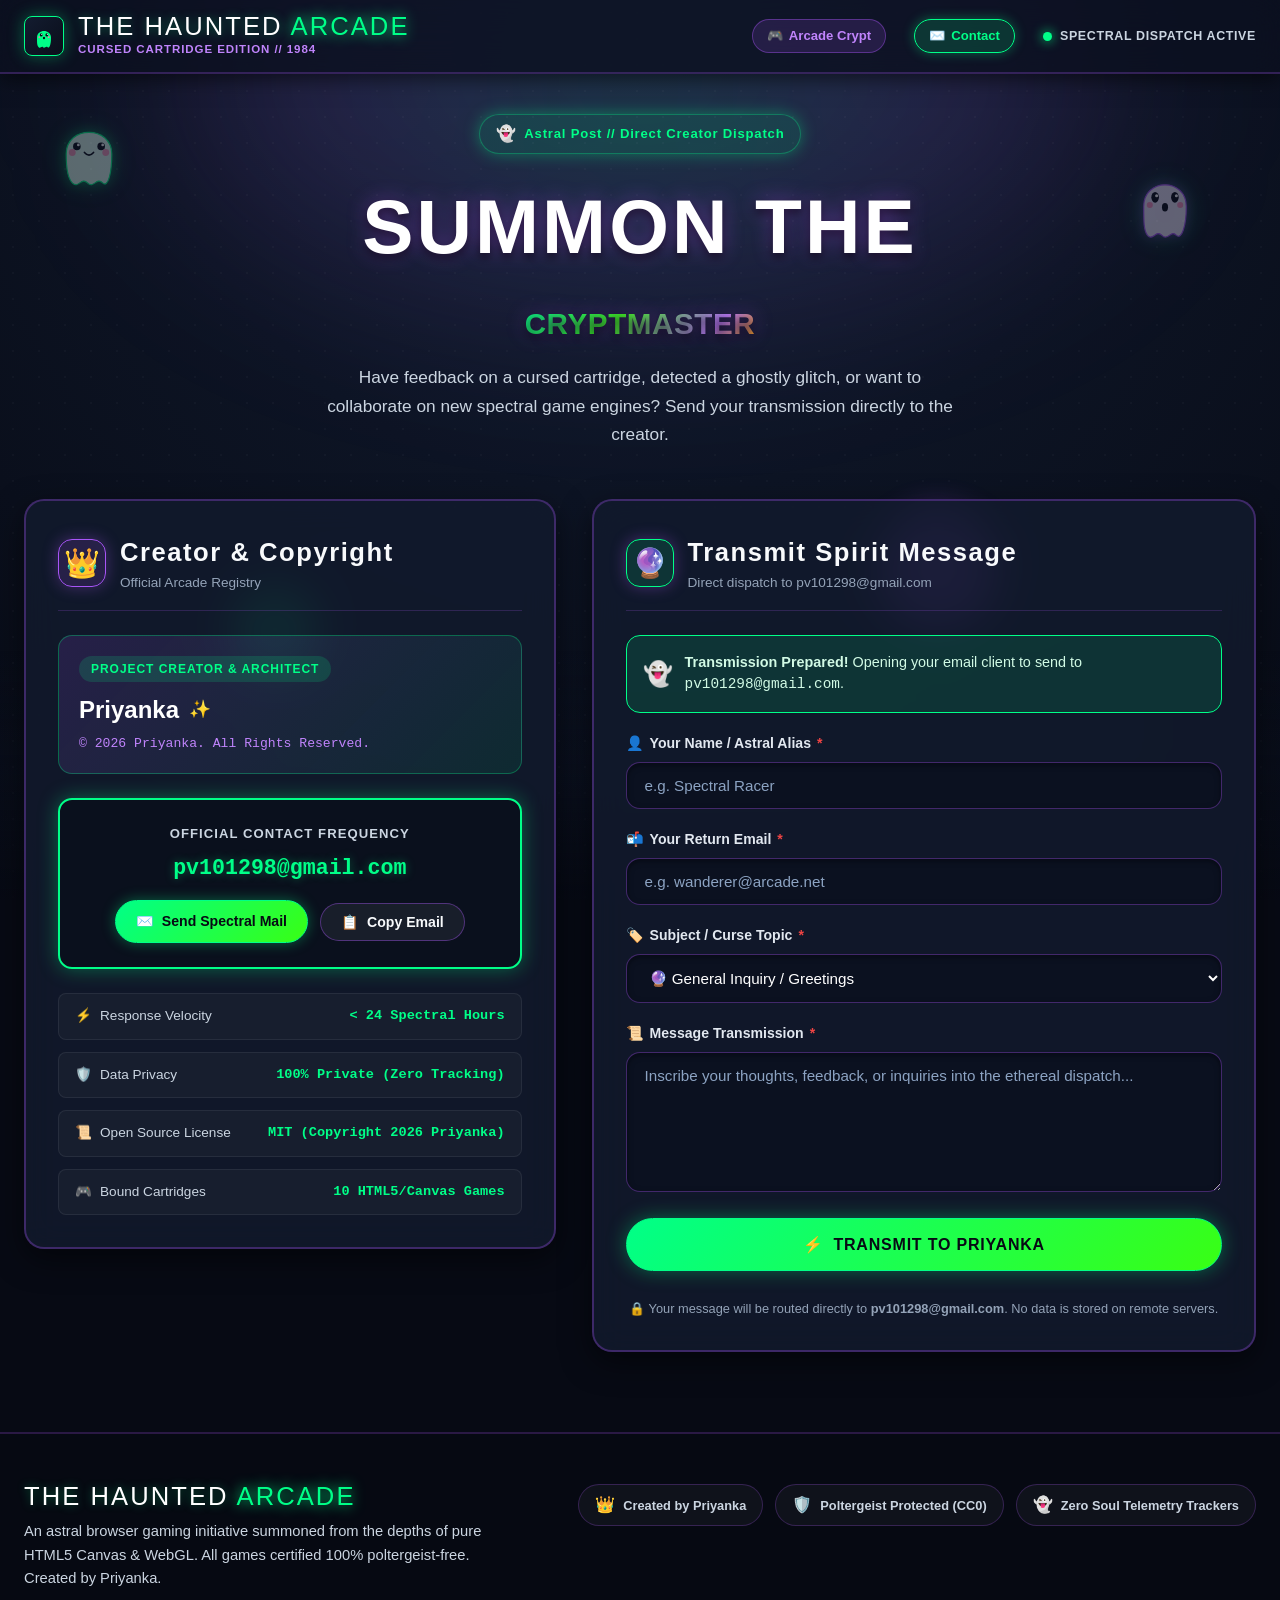
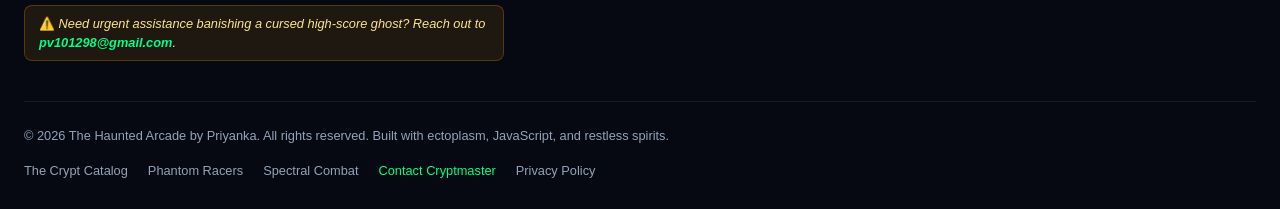
==== commit fc8f39cd: "chore: remove all third-party URLs and external font dependencies" ====
--- a/contact.html
+++ b/contact.html
@@ -10,10 +10,6 @@
   <!-- Favicon: Cute Spooky Ghost -->
   <link rel="icon" type="image/svg+xml" href="data:image/svg+xml,<svg xmlns='http://www.w3.org/2000/svg' viewBox='0 0 100 100'><path d='M20,60 C20,25 80,25 80,60 C80,85 75,95 68,90 C60,85 55,95 48,90 C40,85 35,95 28,90 C22,85 20,75 20,60 Z' fill='%2300ff88'/><circle cx='38' cy='48' r='6' fill='%23070a14'/><circle cx='62' cy='48' r='6' fill='%23070a14'/><circle cx='40' cy='46' r='2' fill='%23ffffff'/><circle cx='64' cy='46' r='2' fill='%23ffffff'/><circle cx='32' cy='56' r='4' fill='%23ff70a6'/><circle cx='68' cy='56' r='4' fill='%23ff70a6'/><ellipse cx='50' cy='58' rx='4' ry='5' fill='%23070a14'/></svg>">
 
-  <!-- Google Fonts -->
-  <link rel="preconnect" href="https://fonts.googleapis.com">
-  <link rel="preconnect" href="https://fonts.gstatic.com" crossorigin>
-  <link href="https://fonts.googleapis.com/css2?family=Creepster&family=Fredoka:wght@300;400;500;600;700&family=JetBrains+Mono:wght@400;600;700&display=swap" rel="stylesheet">
 
   <!-- Stylesheet -->
   <link rel="stylesheet" href="style.css">
--- a/style.css
+++ b/style.css
@@ -2,10 +2,8 @@
    THE HAUNTED ARCADE - Design Language & Style System
    Theme: Playful, Clever & Spooky "Haunted Arcade"
    Palette: Deep Midnight Blues, Glowing Ectoplasm Greens, Spectral Purples, Pumpkin Amber
-   Typography: Creepster (Spooky Retro Arcade) & Fredoka (Playful Rounded UI)
+   Typography: Self-contained system typography (Zero third-party network requests)
    ========================================================================== */
-
-@import url('https://fonts.googleapis.com/css2?family=Creepster&family=Fredoka:wght@300;400;500;600;700&family=JetBrains+Mono:wght@400;600;700&display=swap');
 
 :root {
   /* Deep Midnight Blues & Crypt Stones */
@@ -45,10 +43,10 @@
   --text-muted: #94a3b8;
   --text-ghost: #8ca3c2;
 
-  /* Typography Families */
-  --font-spooky: 'Creepster', cursive;
-  --font-playful: 'Fredoka', -apple-system, BlinkMacSystemFont, 'Segoe UI', Roboto, sans-serif;
-  --font-mono: 'JetBrains Mono', 'Fira Code', monospace;
+  /* Typography Families (Self-contained system fallbacks, zero 3rd party requests) */
+  --font-spooky: 'Creepster', 'Nosifer', 'Chiller', 'Impact', 'Cooper Black', fantasy, cursive, sans-serif;
+  --font-playful: 'Fredoka', 'Quicksand', 'Comfortaa', -apple-system, BlinkMacSystemFont, 'Segoe UI', Roboto, 'Helvetica Neue', Arial, sans-serif;
+  --font-mono: 'JetBrains Mono', 'Fira Code', 'Cascadia Code', 'Source Code Pro', Menlo, Monaco, Consolas, 'Courier New', monospace;
 
   /* Tombstone Carved Borders & Radii */
   --tombstone-radius: 44px 44px 18px 18px;
